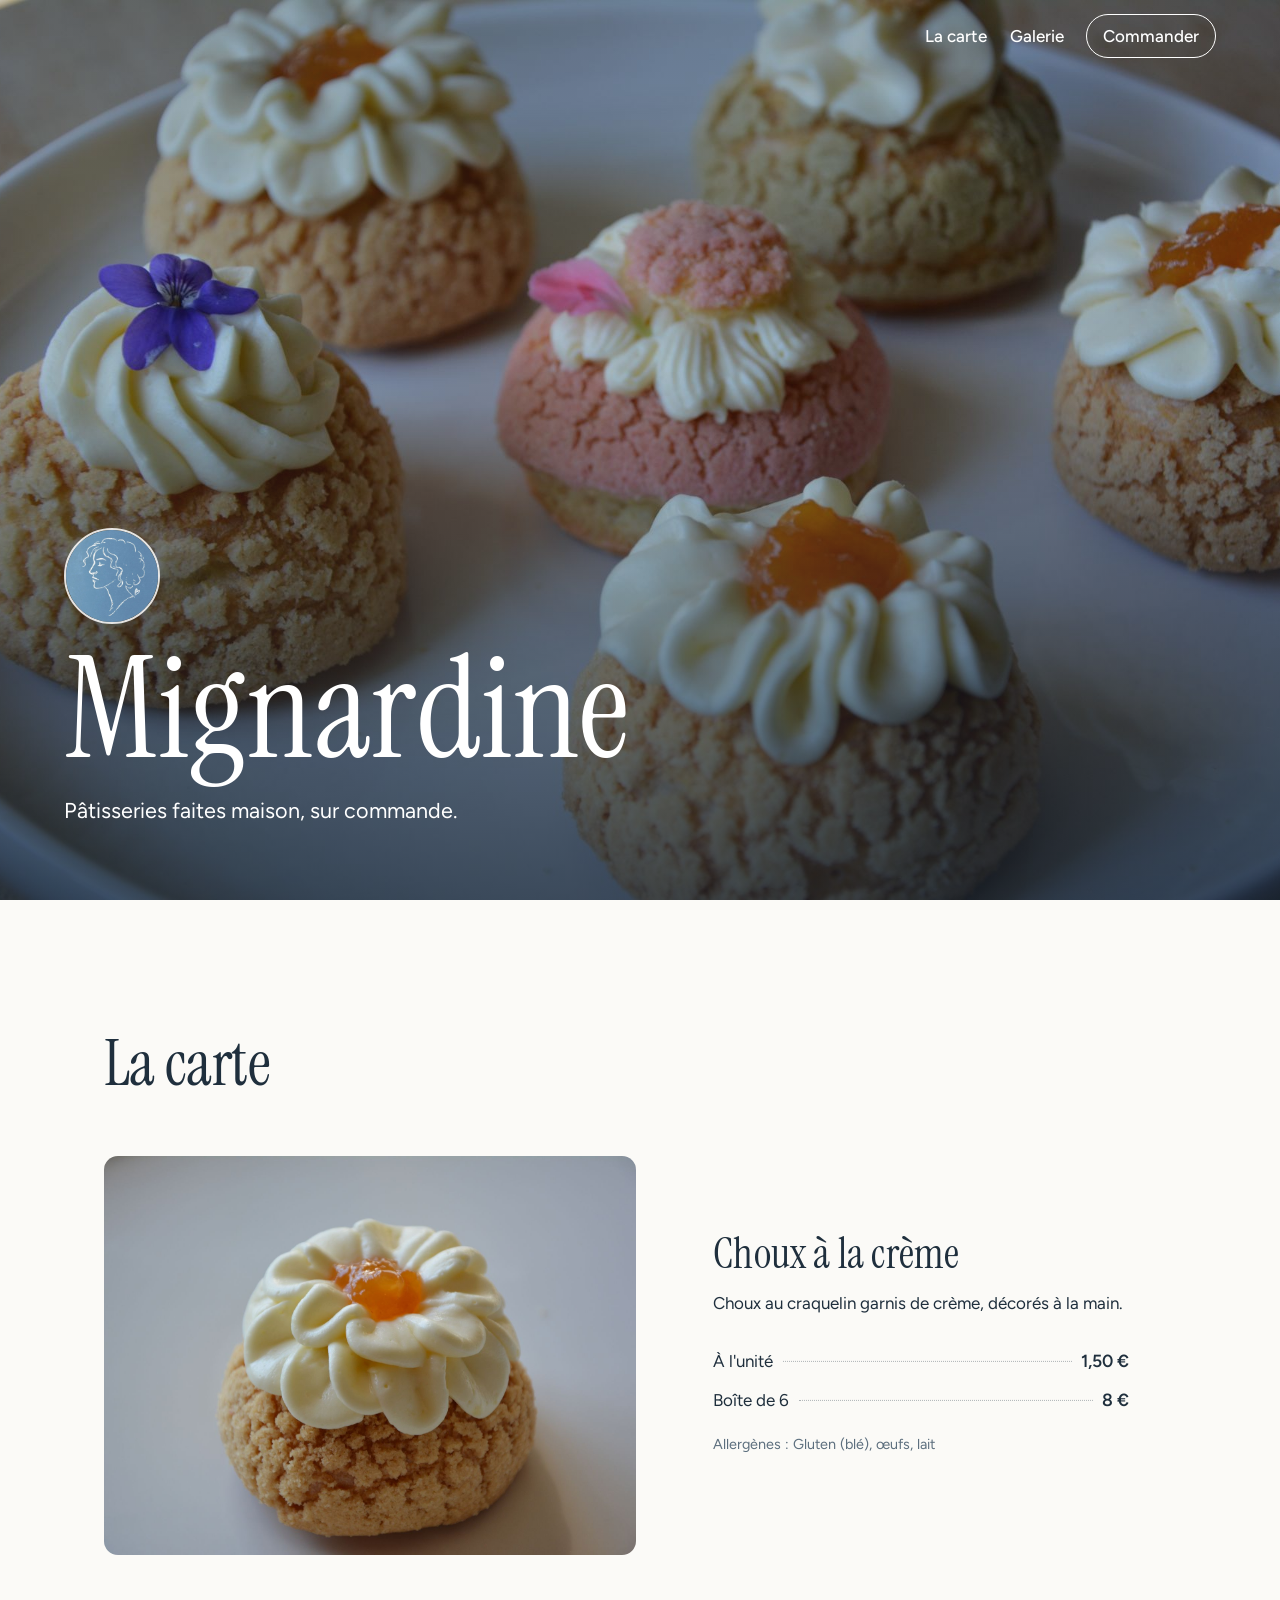
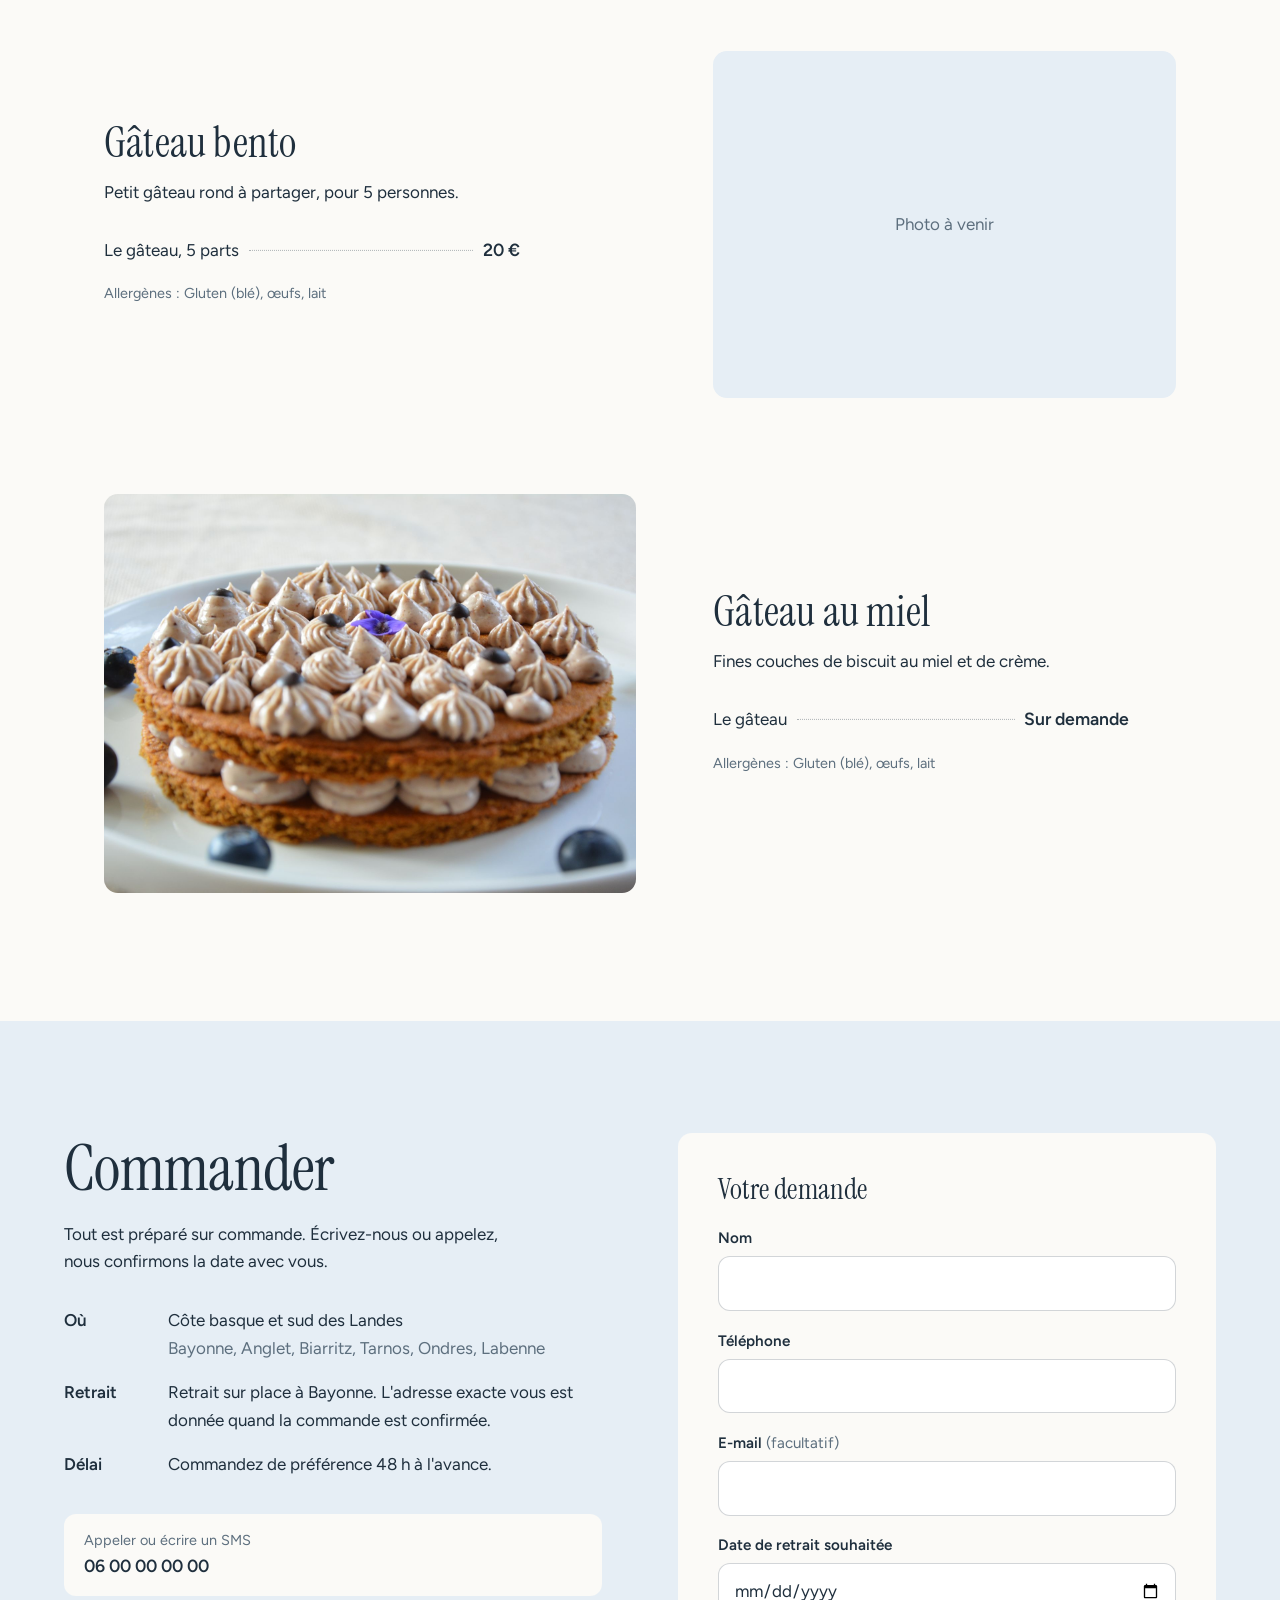
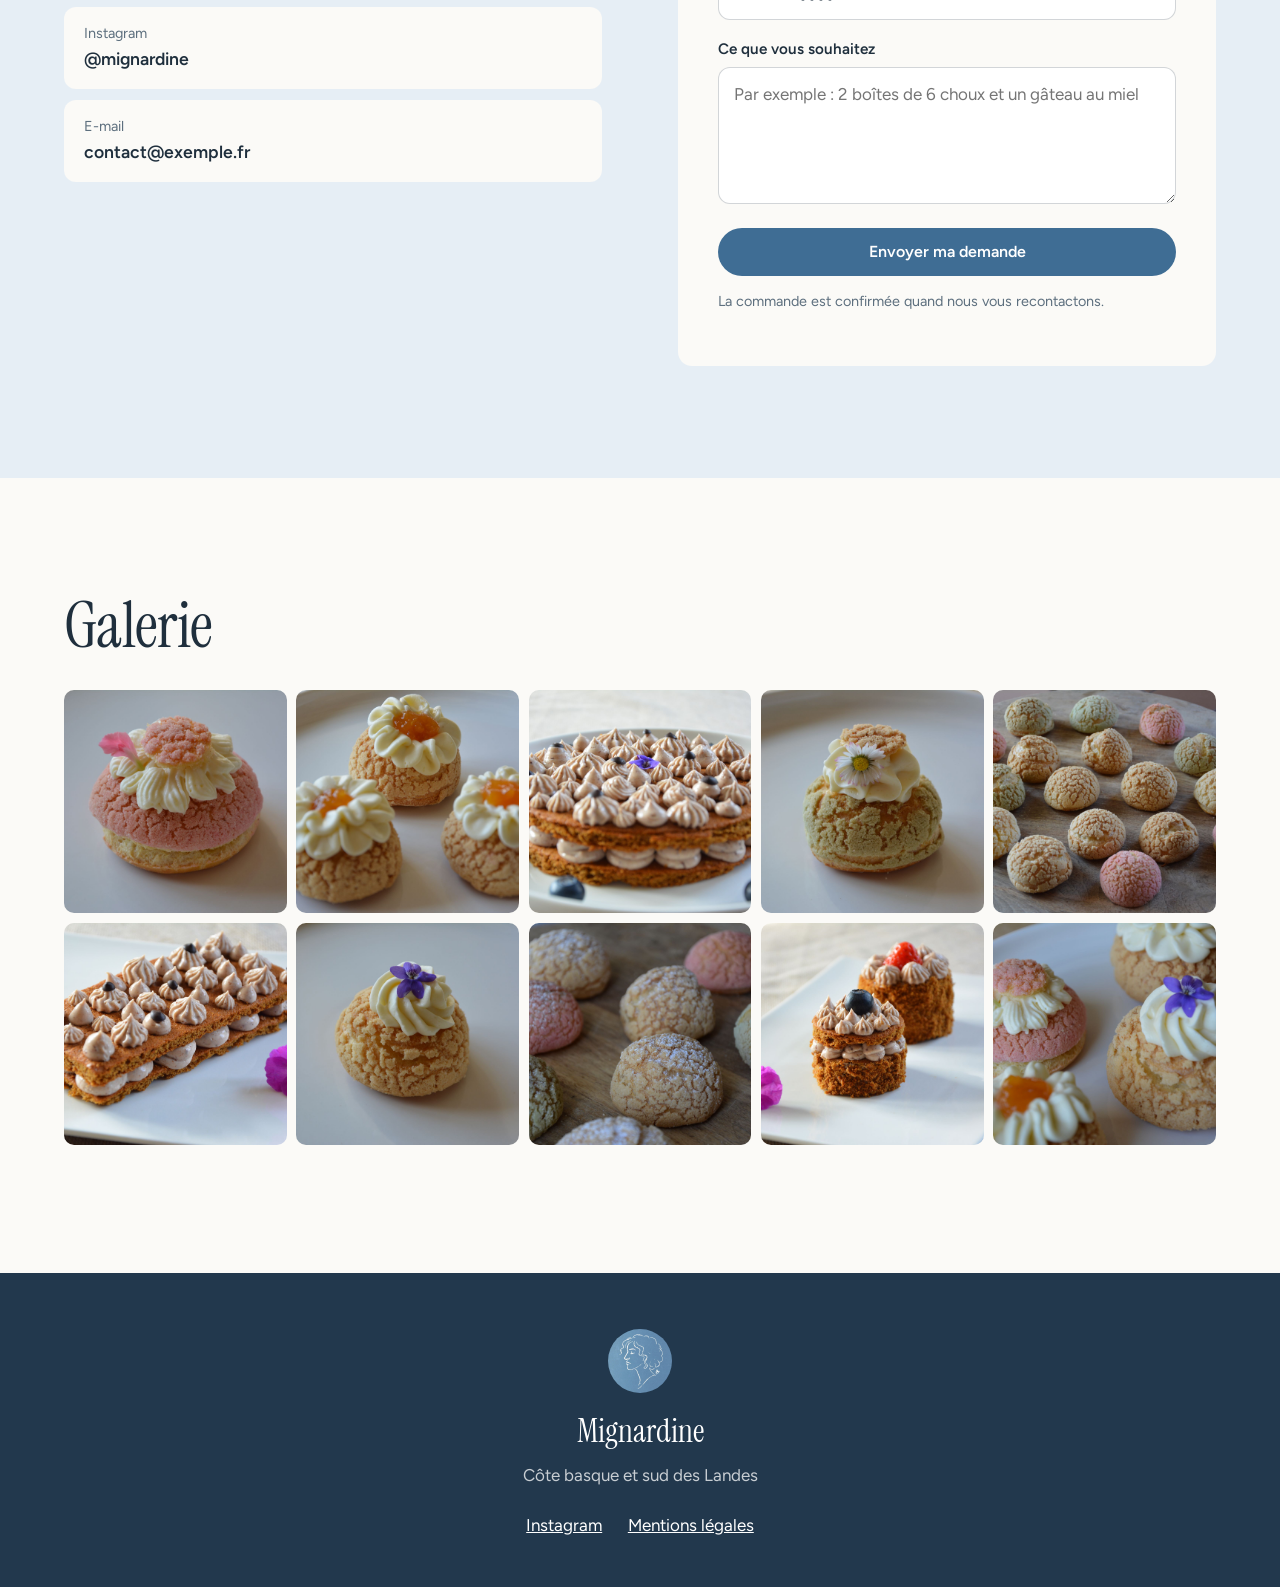
==== index.html @ b16a59c3 "Première version du site Mignardine Site vitrine statique : carte, commande, galerie, mentions légal" ====
<!DOCTYPE html>
<html lang="fr">
<head>
  <meta charset="utf-8">
  <meta name="viewport" content="width=device-width, initial-scale=1">
  <title>Mignardine, choux à la crème et gâteaux faits maison à Bayonne</title>
  <meta name="description" content="Choux à la crème et gâteaux faits maison sur commande, à Bayonne, Anglet, Biarritz et dans le sud des Landes. Retrait sur place.">
  <meta property="og:title" content="Mignardine">
  <meta property="og:description" content="Choux à la crème et gâteaux faits maison, sur commande, autour de Bayonne.">
  <meta property="og:image" content="assets/img/garniture.jpg">
  <meta name="theme-color" content="#fbfaf7">
  <link rel="icon" href="assets/img/favicon.png" type="image/png">
  <link rel="preconnect" href="https://fonts.googleapis.com">
  <link rel="preconnect" href="https://fonts.gstatic.com" crossorigin>
  <link href="https://fonts.googleapis.com/css2?family=Figtree:wght@400;500;600&family=Instrument+Serif&display=swap" rel="stylesheet">
  <link rel="stylesheet" href="assets/css/style.css">
</head>
<body>

<a class="saut" href="#carte">Aller à la carte</a>

<header class="entete" id="entete">
  <a class="entete-marque" href="#"><img src="assets/img/logo.jpg" alt="" width="36" height="36"><span data-texte="marque">Mignardine</span></a>
  <nav class="entete-nav" aria-label="Navigation principale">
    <a href="#carte">La carte</a>
    <a href="#galerie">Galerie</a>
    <a href="#commander" class="entete-commander">Commander</a>
  </nav>
</header>

<main>
  <!-- Ouverture : la vidéo du four viendra ici (elle avancera avec le défilement) -->
  <section class="ouverture" id="ouverture">
    <img class="ouverture-image" src="assets/img/garniture.jpg" alt="Choux à la crème décorés, sur une assiette blanche">
    <div class="ouverture-texte">
      <img class="ouverture-logo" src="assets/img/logo.jpg" alt="" width="88" height="88">
      <h1 data-texte="marque">Mignardine</h1>
      <p data-texte="accroche"></p>
    </div>
  </section>

  <section class="carte" id="carte">
    <h2 class="section-titre">La carte</h2>
    <div class="carte-liste" id="carte-liste"></div>
  </section>

  <section class="commander" id="commander">
    <div class="commander-infos">
      <h2 class="section-titre">Commander</h2>
      <p class="commander-intro">Tout est préparé sur commande. Écrivez-nous ou appelez, nous confirmons la date avec vous.</p>
      <dl class="infos">
        <div><dt>Où</dt><dd><span data-texte="zone.resume"></span><br><span class="infos-villes" id="villes"></span></dd></div>
        <div><dt>Retrait</dt><dd data-texte="retrait"></dd></div>
        <div><dt>Délai</dt><dd data-texte="delai"></dd></div>
      </dl>
      <div class="contacts" id="contacts"></div>
    </div>

    <form class="formulaire" id="formulaire" novalidate>
      <h3>Votre demande</h3>
      <div class="champ">
        <label for="f-nom">Nom</label>
        <input id="f-nom" name="nom" type="text" autocomplete="name" required>
      </div>
      <div class="champ">
        <label for="f-tel">Téléphone</label>
        <input id="f-tel" name="telephone" type="tel" autocomplete="tel" required>
      </div>
      <div class="champ">
        <label for="f-mail">E-mail <span class="facultatif">(facultatif)</span></label>
        <input id="f-mail" name="email" type="email" autocomplete="email">
      </div>
      <div class="champ">
        <label for="f-date">Date de retrait souhaitée</label>
        <input id="f-date" name="date_retrait" type="date" required>
      </div>
      <div class="champ">
        <label for="f-commande">Ce que vous souhaitez</label>
        <textarea id="f-commande" name="commande" rows="4" required placeholder="Par exemple : 2 boîtes de 6 choux et un gâteau au miel"></textarea>
      </div>
      <input type="text" name="_honey" class="pot-de-miel" tabindex="-1" autocomplete="off" aria-hidden="true">
      <button class="bouton" type="submit" id="f-envoyer">Envoyer ma demande</button>
      <p class="formulaire-note">La commande est confirmée quand nous vous recontactons.</p>
      <p class="formulaire-retour" id="f-retour" role="status"></p>
    </form>
  </section>
  <section class="galerie" id="galerie">
    <h2 class="section-titre">Galerie</h2>
    <div class="galerie-grille" id="galerie-grille"></div>
  </section>
</main>

<footer class="pied">
  <img class="pied-logo" src="assets/img/logo.jpg" alt="" width="64" height="64">
  <p class="pied-marque" data-texte="marque">Mignardine</p>
  <p class="pied-zone" data-texte="zone.resume"></p>
  <p class="pied-liens"><a id="pied-instagram" href="#">Instagram</a><a href="mentions-legales.html">Mentions légales</a></p>
</footer>

<script src="contenu.js"></script>
<script src="assets/js/main.js"></script>
</body>
</html>
---- assets/css/style.css ----
/* ---------- Couleurs et polices ----------
   Les couleurs viennent des choux : craquelin abricot, rose, pistache,
   la violette du décor et le chocolat du gâteau. */
:root {
  /* Couleurs tirées du logo : bleu craie et blanc */
  --four: #22384d;
  --chocolat: #1f2f3d;
  --chocolat-doux: #5d6f7e;
  --blanc: #fbfaf7;
  --abricot: #e6eef5;
  --rose: #e6eef5;
  --pistache: #e6eef5;
  --violette: #3f6d94;
  --violette-fonce: #2f5676;
  --erreur: #b3261e;
  --ok: #2f6b3a;
  --titre: "Instrument Serif", Georgia, serif;
  --texte: "Figtree", system-ui, sans-serif;
  --marge: clamp(1.25rem, 5vw, 4rem);
}

*, *::before, *::after { box-sizing: border-box; }
html { scroll-behavior: smooth; -webkit-text-size-adjust: 100%; }
body {
  margin: 0;
  background: var(--blanc);
  color: var(--chocolat);
  font-family: var(--texte);
  font-size: 1.0625rem;
  line-height: 1.6;
}
img { max-width: 100%; display: block; }
section { scroll-margin-top: 70px; }
main { overflow-x: clip; }
a { color: inherit; }
:focus-visible { outline: 3px solid var(--violette); outline-offset: 3px; border-radius: 4px; }
h1, h2, h3 { font-family: var(--titre); font-weight: 400; line-height: 1.12; margin: 0; letter-spacing: 0.005em; }

.saut { position: absolute; left: -999px; top: 0; background: var(--blanc); padding: .5rem 1rem; z-index: 50; }
.saut:focus { left: 1rem; top: 1rem; }

/* ---------- Boutons ---------- */
.bouton {
  display: inline-block;
  font: 600 1rem/1 var(--texte);
  color: #fff;
  background: var(--violette);
  border: 0;
  border-radius: 999px;
  padding: 1rem 1.6rem;
  text-decoration: none;
  cursor: pointer;
  transition: background-color .2s;
}
.bouton:hover { background: var(--violette-fonce); }
.bouton:disabled { opacity: .6; cursor: wait; }

/* ---------- En-tête ---------- */
.entete {
  position: fixed; inset: 0 0 auto 0; z-index: 20;
  display: flex; align-items: center; justify-content: space-between;
  padding: .9rem var(--marge);
  color: #fff;
  transition: background-color .3s, color .3s, box-shadow .3s;
}
.entete-marque { font-family: var(--titre); font-size: 1.35rem; text-decoration: none; opacity: 0; transition: opacity .3s; }
.entete-nav { display: flex; gap: 1.4rem; align-items: center; }
.entete-nav a { text-decoration: none; font-weight: 500; }
.entete-commander { border: 1.5px solid currentColor; border-radius: 999px; padding: .45rem 1rem; }
.entete-claire { background: rgba(255,253,252,.94); color: var(--chocolat); box-shadow: 0 1px 0 rgba(31,47,61,.08); backdrop-filter: blur(8px); -webkit-backdrop-filter: blur(8px); }
.entete-claire .entete-marque { opacity: 1; }
.entete-claire .entete-commander { background: var(--violette); border-color: var(--violette); color: #fff; }
@media (max-width: 520px) { .entete-nav a:not(.entete-commander) { display: none; } }

/* ---------- Ouverture ---------- */
.ouverture { position: relative; height: 100vh; height: 100svh; min-height: 480px; overflow: hidden; background: var(--four); }
.ouverture-image { width: 100%; height: 100%; object-fit: cover; }
.ouverture::after { content: ""; position: absolute; inset: 0; background: linear-gradient(rgba(20,34,48,.25), rgba(20,34,48,.1) 40%, rgba(20,34,48,.65)); }
.ouverture-texte { position: absolute; left: var(--marge); right: var(--marge); bottom: clamp(2rem, 8vh, 5rem); z-index: 1; color: #fff; }
.ouverture-texte h1 { font-size: clamp(3.2rem, 11vw, 9rem); line-height: 1; }
.ouverture-texte p { margin: .8rem 0 0; font-size: clamp(1.05rem, 2vw, 1.35rem); }

/* ---------- Titres de section ---------- */
.section-titre { font-size: clamp(2.2rem, 5.5vw, 4rem); }

/* ---------- La carte ---------- */
.carte { padding: clamp(4rem, 10vw, 8rem) var(--marge); max-width: 1200px; margin: 0 auto; }
.carte-liste { display: grid; gap: clamp(3.5rem, 8vw, 6rem); margin-top: clamp(2rem, 5vw, 3.5rem); }
.produit { display: grid; gap: 1.8rem; align-items: center; }
.produit-photo { margin: 0; position: relative; }
.produit-photo::before {
  content: ""; position: absolute; inset: 1.2rem -1.2rem -1.2rem 1.2rem; border-radius: 14px; z-index: -1;
}
.produit-abricot .produit-photo::before { background: var(--abricot); }
.produit-rose .produit-photo::before { background: var(--rose); }
.produit-pistache .produit-photo::before { background: var(--pistache); }
.produit-photo img { border-radius: 14px; aspect-ratio: 4 / 3; object-fit: cover; width: 100%; }
.produit { position: relative; z-index: 0; }
.produit h3 { font-size: clamp(1.8rem, 3.6vw, 2.6rem); }
.produit-texte > p { max-width: 42ch; margin: .8rem 0 1.5rem; }
.prix { margin: 0; max-width: 26rem; }
.prix-ligne { display: flex; align-items: baseline; gap: .6rem; padding: .35rem 0; }
.prix-ligne dt { order: 1; }
.prix-ligne::after { content: ""; order: 2; flex: 1; border-bottom: 1.5px dotted rgba(31,47,61,.35); transform: translateY(-.3em); }
.prix-ligne dd { order: 3; margin: 0; font-family: var(--titre); font-size: 1.25rem; white-space: nowrap; }
.allergenes { font-size: .9rem; color: var(--chocolat-doux); margin: 1.2rem 0 0; }
@media (min-width: 820px) {
  .produit { grid-template-columns: 1.15fr 1fr; gap: clamp(3rem, 6vw, 5rem); }
  .produit:nth-child(even) .produit-photo { order: 2; }
  .produit:nth-child(even) .produit-photo::before { inset: 1.2rem 1.2rem -1.2rem -1.2rem; }
}

/* ---------- Galerie ----------
   Téléphone : une rangée qu'on fait glisser au doigt.
   Tablette et ordinateur : toutes les photos visibles d'un coup. */
.galerie { padding: clamp(4rem, 10vw, 7rem) 0; }
.galerie .section-titre { padding: 0 var(--marge); max-width: 1400px; margin: 0 auto; }
.galerie-grille {
  display: flex; gap: .75rem; overflow-x: auto; scroll-snap-type: x mandatory;
  padding: 1.8rem var(--marge) 1rem; scrollbar-width: none;
}
.galerie-grille::-webkit-scrollbar { display: none; }
.galerie-grille figure { margin: 0; flex: 0 0 78%; scroll-snap-align: center; }
.galerie-grille img { width: 100%; aspect-ratio: 4 / 3; object-fit: cover; border-radius: 14px; }
@media (min-width: 700px) {
  .galerie-grille {
    display: grid; grid-template-columns: repeat(5, 1fr); gap: .6rem; overflow: visible;
    max-width: 1400px; margin: 0 auto;
  }
  .galerie-grille figure { flex: none; }
  .galerie-grille img { aspect-ratio: 1; border-radius: 10px; }
}

/* ---------- Commander ---------- */
.commander {
  background: var(--pistache);
  padding: clamp(4rem, 10vw, 7rem) var(--marge);
  display: grid; gap: clamp(2.5rem, 6vw, 5rem);
}
.commander > * { max-width: 560px; }
.commander-intro { max-width: 40ch; margin: 1rem 0 2rem; }
.infos { margin: 0 0 2.2rem; display: grid; gap: 1.1rem; }
.infos div { display: grid; grid-template-columns: 5.5rem 1fr; gap: 1rem; }
.infos dt { font-weight: 600; }
.infos dd { margin: 0; }
.infos-villes { color: var(--chocolat-doux); }
.contacts { display: grid; gap: .7rem; }
.contact {
  display: flex; flex-direction: column; text-decoration: none;
  background: var(--blanc); border-radius: 12px; padding: .9rem 1.2rem;
  border: 1.5px solid transparent; transition: border-color .2s;
}
.contact:hover { border-color: var(--violette); }
.contact-type { font-size: .9rem; color: var(--chocolat-doux); }
.contact-valeur { font-family: var(--titre); font-size: 1.3rem; word-break: break-word; }

.formulaire { background: var(--blanc); border-radius: 14px; padding: clamp(1.5rem, 4vw, 2.5rem); align-self: start; }
.formulaire h3 { font-size: 1.8rem; margin-bottom: 1.3rem; }
.champ { display: grid; gap: .35rem; margin-bottom: 1.1rem; }
.champ label { font-weight: 600; font-size: .95rem; }
.facultatif { font-weight: 400; color: var(--chocolat-doux); }
.champ input, .champ textarea {
  font: inherit; color: inherit; width: 100%;
  padding: .8rem .9rem; border-radius: 12px;
  border: 1.5px solid rgba(31,47,61,.2); background: #fff;
}
.champ input:focus, .champ textarea:focus { outline: none; border-color: var(--violette); box-shadow: 0 0 0 3px rgba(63,109,148,.2); }
.champ-erreur input, .champ-erreur textarea { border-color: var(--erreur); }
.champ textarea { resize: vertical; min-height: 7rem; }
.pot-de-miel { position: absolute; left: -9999px; }
.formulaire .bouton { width: 100%; margin-top: .4rem; }
.formulaire-note { font-size: .9rem; color: var(--chocolat-doux); margin: .9rem 0 0; }
.formulaire-retour { margin: .8rem 0 0; font-weight: 600; }
.formulaire-retour.ok { color: var(--ok); }
.formulaire-retour.erreur { color: var(--erreur); }
@media (min-width: 900px) {
  .commander { grid-template-columns: 1fr 1fr; justify-content: center; }
  .commander > * { justify-self: center; width: 100%; }
}

/* ---------- Pied de page ---------- */
.pied { background: var(--four); color: #fff; text-align: center; padding: 3.5rem var(--marge) 3rem; }
.pied-marque { font-family: var(--titre); font-size: 2rem; margin: 0; }
.pied-zone { margin: .3rem 0 1.4rem; opacity: .75; }
.pied-liens { display: flex; gap: 1.6rem; justify-content: center; margin: 0; }

/* ---------- Page mentions légales ---------- */
.page-simple { max-width: 720px; margin: 0 auto; padding: 7rem var(--marge) 5rem; }
.page-simple h1 { font-size: clamp(2.2rem, 5vw, 3.2rem); margin-bottom: 2rem; }
.page-simple h2 { font-size: 1.5rem; margin: 2.2rem 0 .6rem; }

@media (prefers-reduced-motion: reduce) {
  html { scroll-behavior: auto; }
}

.photo-a-venir { aspect-ratio: 4 / 3; border-radius: 14px; background: var(--rose); display: grid; place-items: center; color: var(--chocolat-doux); }

/* ---------- Logo ---------- */
.entete-marque { display: inline-flex; align-items: center; gap: .6rem; }
.entete-marque img, .ouverture-logo, .pied-logo { border-radius: 50%; }
.ouverture-logo { width: clamp(64px, 9vw, 96px); height: auto; margin-bottom: 1rem; border: 2px solid rgba(255,255,255,.85); }
.pied-logo { margin: 0 auto .8rem; }
.produit-photo::before { display: none; }
.contact-valeur, .prix-ligne dd { font-family: var(--texte); font-weight: 600; font-size: 1.1rem; }
.section-titre { letter-spacing: -.01em; }
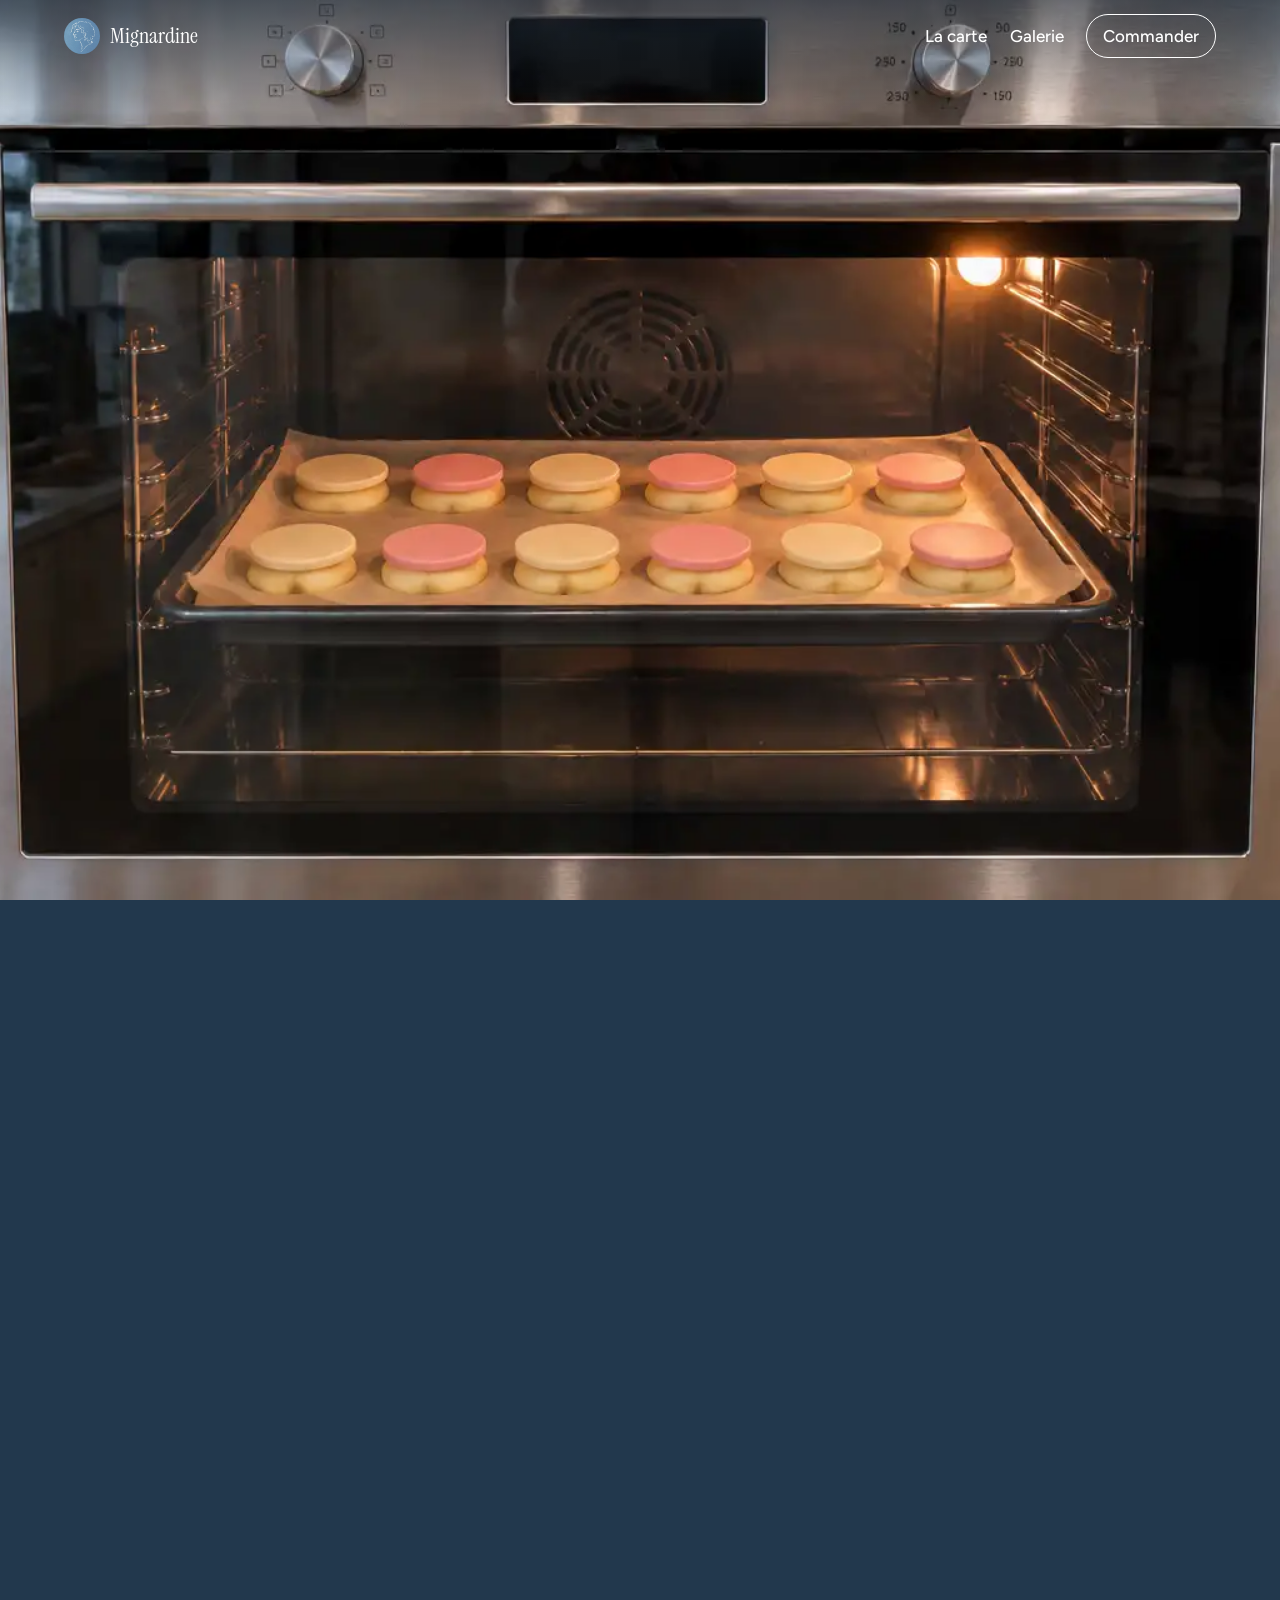
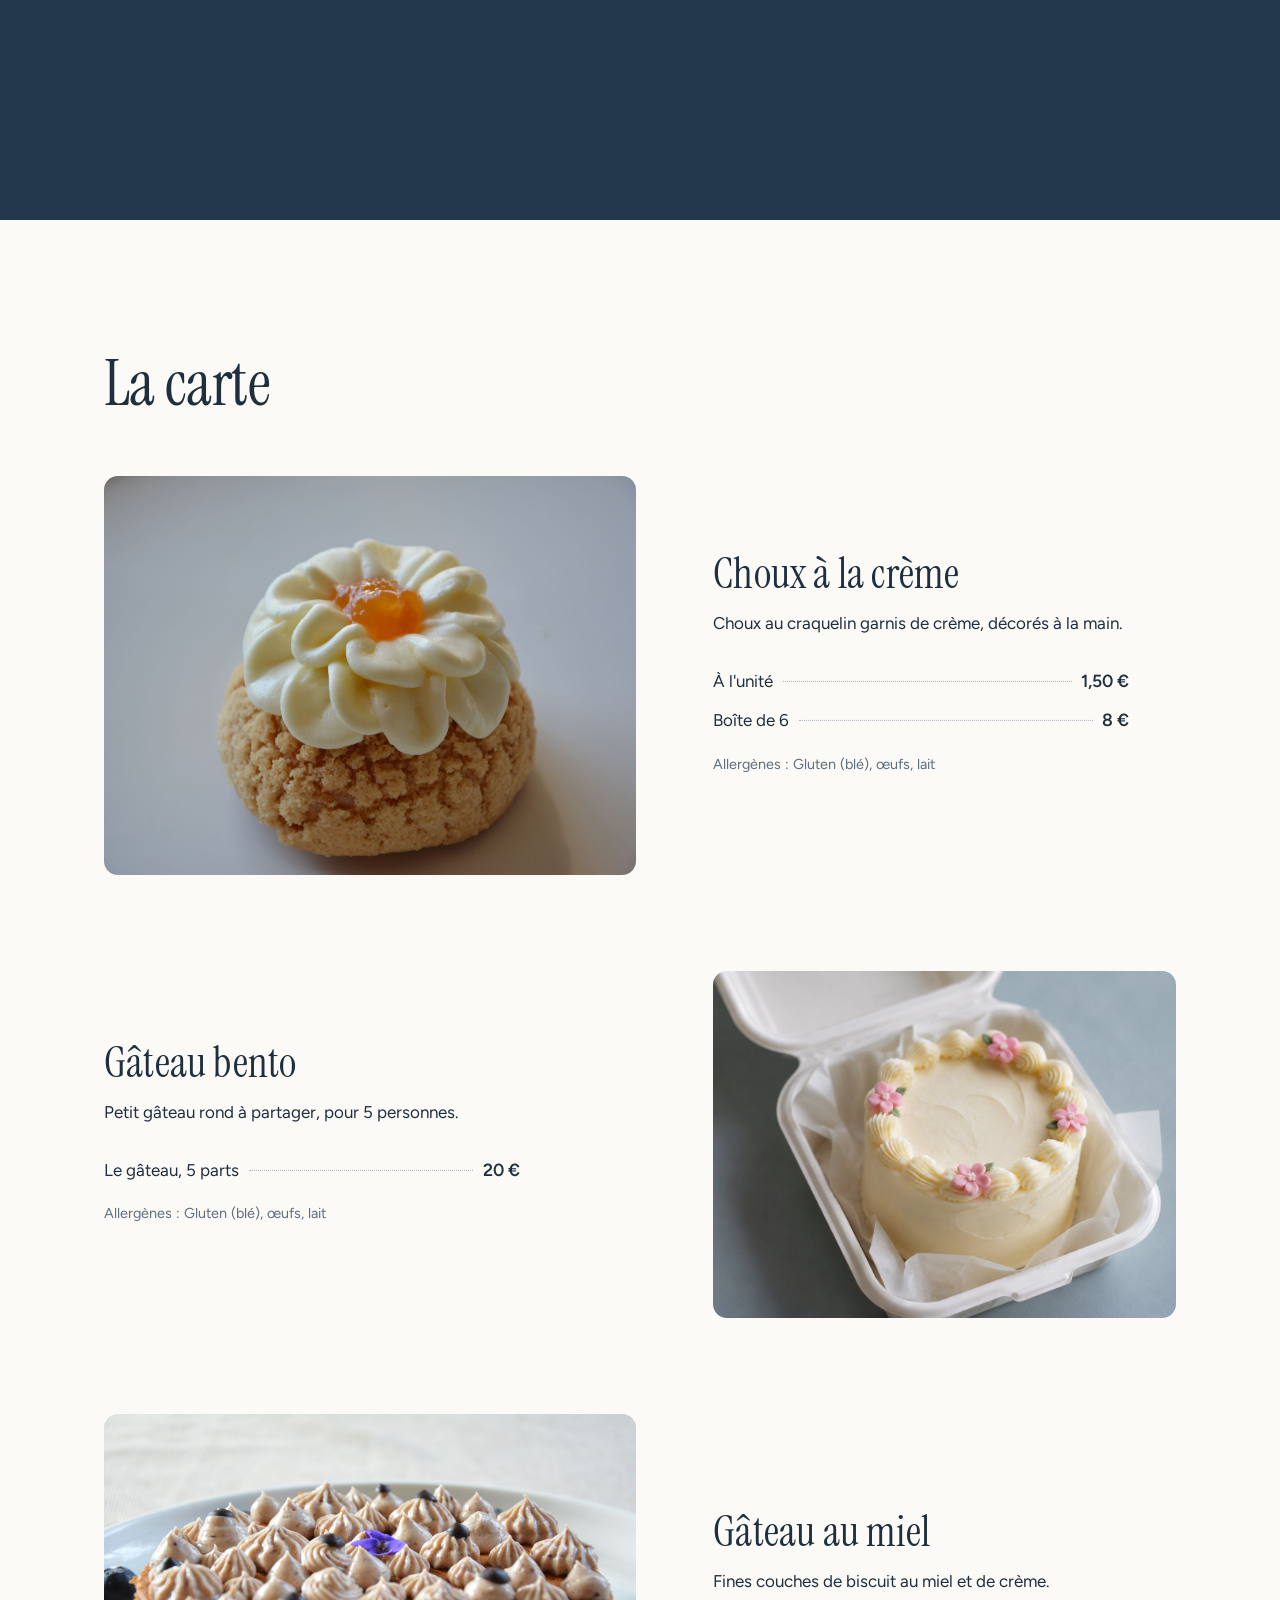
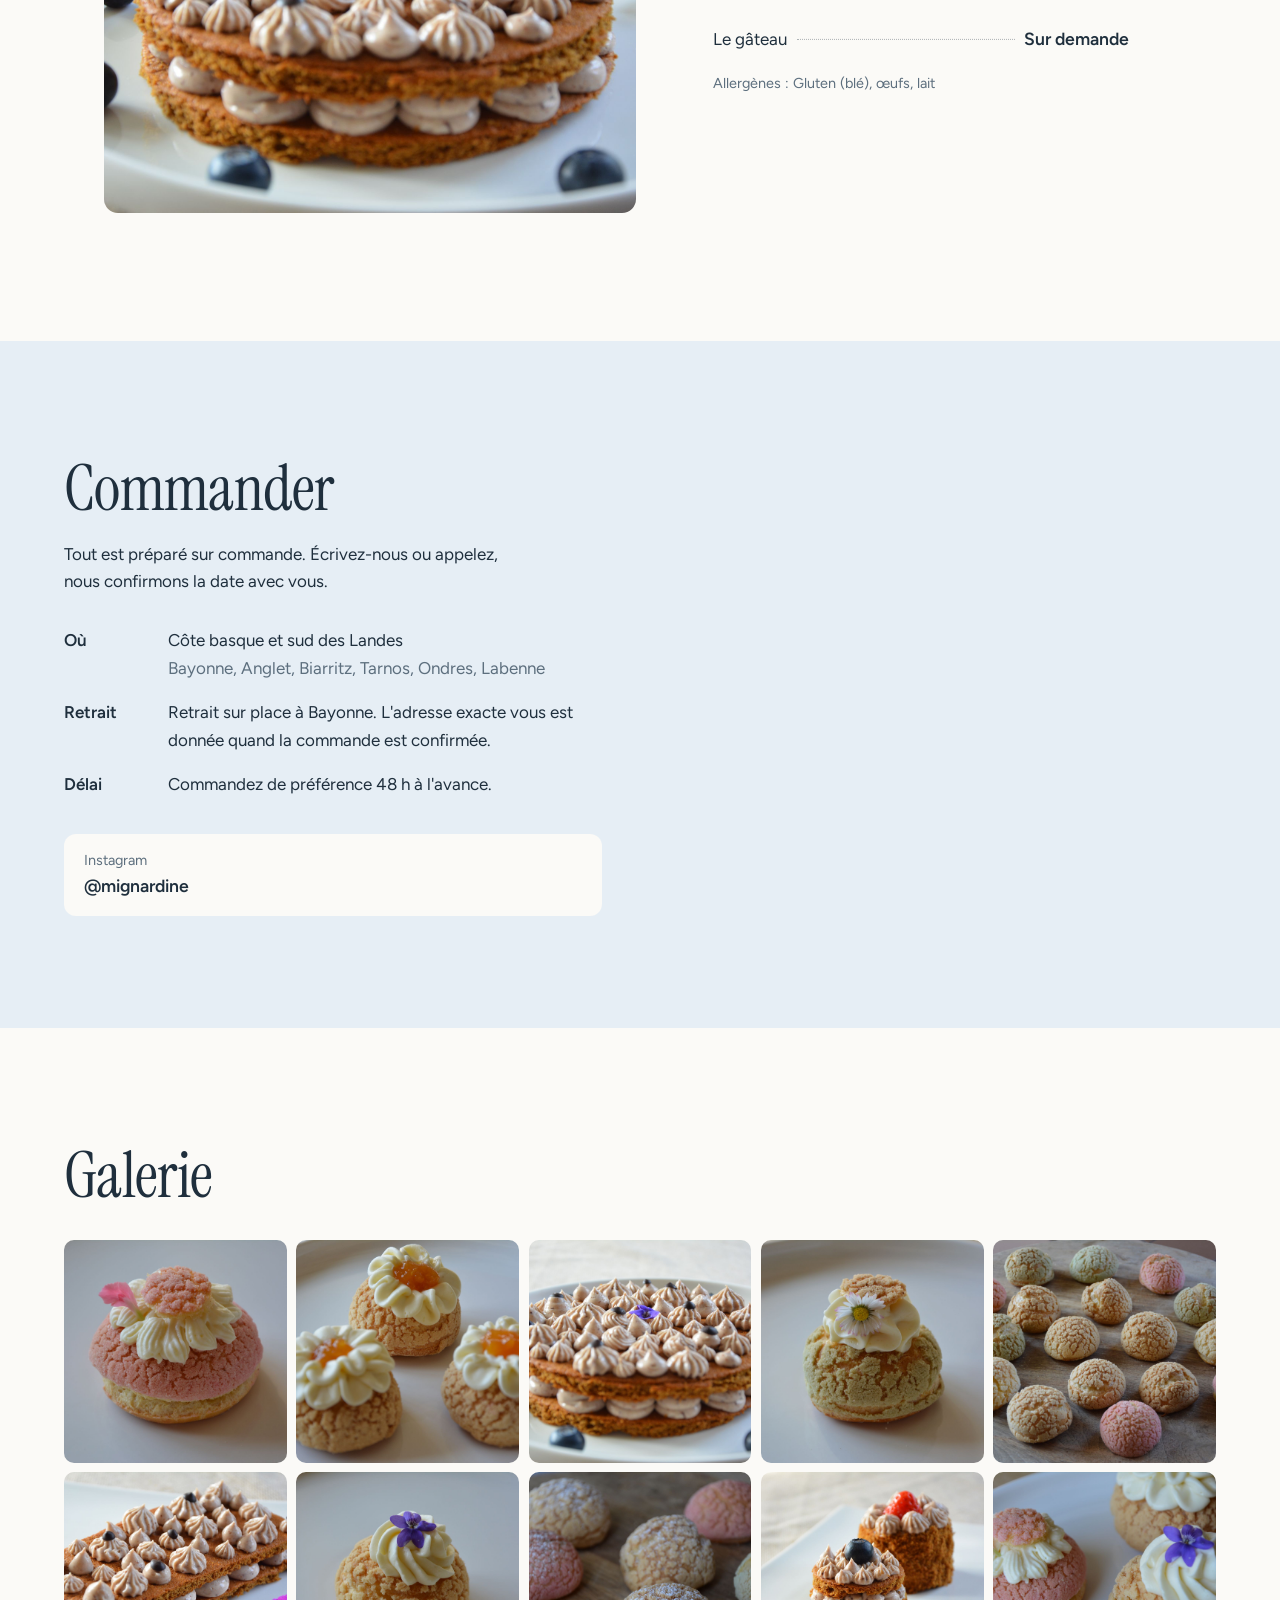
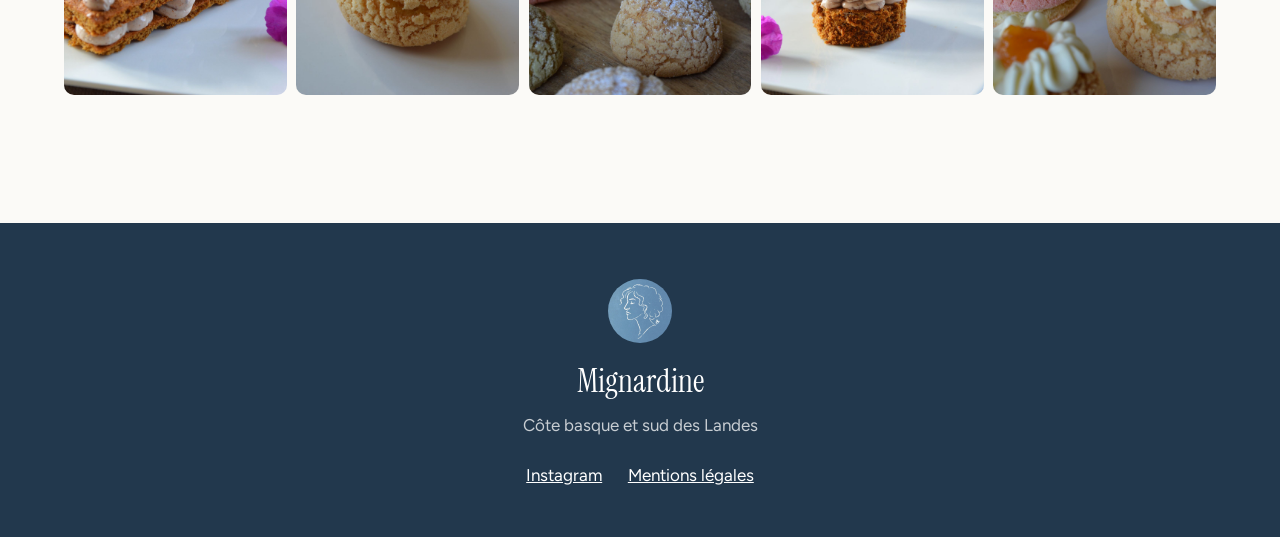
==== commit d12b973c: "Vidéo du four pilotée par le défilement, photo du bento Co-Authored-By: Claude Fable 5.2 <noreply@an" ====
--- a/index.html
+++ b/index.html
@@ -13,6 +13,8 @@
   <link rel="preconnect" href="https://fonts.googleapis.com">
   <link rel="preconnect" href="https://fonts.gstatic.com" crossorigin>
   <link href="https://fonts.googleapis.com/css2?family=Figtree:wght@400;500;600&family=Instrument+Serif&display=swap" rel="stylesheet">
+  <link rel="preload" as="image" href="assets/four/d-000.webp" media="(min-width: 700px)">
+  <link rel="preload" as="image" href="assets/four/m-000.webp" media="(max-width: 699px)">
   <link rel="stylesheet" href="assets/css/style.css">
 </head>
 <body>
@@ -29,13 +31,15 @@
 </header>
 
 <main>
-  <!-- Ouverture : la vidéo du four viendra ici (elle avancera avec le défilement) -->
-  <section class="ouverture" id="ouverture">
-    <img class="ouverture-image" src="assets/img/garniture.jpg" alt="Choux à la crème décorés, sur une assiette blanche">
-    <div class="ouverture-texte">
-      <img class="ouverture-logo" src="assets/img/logo.jpg" alt="" width="88" height="88">
-      <h1 data-texte="marque">Mignardine</h1>
-      <p data-texte="accroche"></p>
+  <!-- Ouverture : la vidéo du four avance avec le défilement -->
+  <section class="ouverture" id="ouverture" aria-label="Des choux cuisent dans un four">
+    <div class="ouverture-colle">
+      <div class="ouverture-titre">
+        <img src="assets/img/logo.jpg" alt="" width="72" height="72">
+        <h1 data-texte="marque">Mignardine</h1>
+        <p data-texte="accroche"></p>
+      </div>
+      <canvas id="four-canvas" width="1280" height="720" aria-hidden="true"></canvas>
     </div>
   </section>
 
@@ -99,5 +103,6 @@
 
 <script src="contenu.js"></script>
 <script src="assets/js/main.js"></script>
+<script src="assets/js/four.js"></script>
 </body>
 </html>
--- a/assets/css/style.css
+++ b/assets/css/style.css
@@ -72,13 +72,29 @@
 .entete-claire .entete-commander { background: var(--violette); border-color: var(--violette); color: #fff; }
 @media (max-width: 520px) { .entete-nav a:not(.entete-commander) { display: none; } }
 
-/* ---------- Ouverture ---------- */
-.ouverture { position: relative; height: 100vh; height: 100svh; min-height: 480px; overflow: hidden; background: var(--four); }
-.ouverture-image { width: 100%; height: 100%; object-fit: cover; }
-.ouverture::after { content: ""; position: absolute; inset: 0; background: linear-gradient(rgba(20,34,48,.25), rgba(20,34,48,.1) 40%, rgba(20,34,48,.65)); }
-.ouverture-texte { position: absolute; left: var(--marge); right: var(--marge); bottom: clamp(2rem, 8vh, 5rem); z-index: 1; color: #fff; }
-.ouverture-texte h1 { font-size: clamp(3.2rem, 11vw, 9rem); line-height: 1; }
-.ouverture-texte p { margin: .8rem 0 0; font-size: clamp(1.05rem, 2vw, 1.35rem); }
+/* ---------- Ouverture : la vidéo du four ----------
+   La section est haute (il faut défiler pour faire cuire) ;
+   l'image reste collée à l'écran pendant ce temps. */
+.ouverture { position: relative; height: 380vh; background: var(--four); }
+.ouverture-colle { position: sticky; top: 0; height: 100vh; height: 100svh; overflow: hidden; }
+#four-canvas { display: block; background: #1a1512; }
+
+/* Téléphone : le nom en haut, la vidéo en bande au milieu */
+.ouverture-colle { display: flex; flex-direction: column; justify-content: center; gap: 1.6rem; padding-top: 3rem; }
+.ouverture-titre { text-align: center; color: #fff; padding: 0 var(--marge); }
+.ouverture-titre img { border-radius: 50%; margin: 0 auto .9rem; border: 2px solid rgba(255,255,255,.85); }
+.ouverture-titre h1 { font-size: clamp(3rem, 14vw, 4.2rem); line-height: 1; }
+.ouverture-titre p { margin: .6rem 0 0; opacity: .85; }
+#four-canvas { width: 100%; height: auto; }
+
+/* Écran large (ordinateur, tablette couchée) : la vidéo en plein écran, rien d'autre */
+@media (min-width: 700px) and (min-aspect-ratio: 6/5) {
+  .ouverture-colle { display: block; padding: 0; }
+  .ouverture-titre { position: absolute; width: 1px; height: 1px; overflow: hidden; clip-path: inset(50%); }
+  #four-canvas { position: absolute; inset: 0; width: 100%; height: 100%; object-fit: cover; }
+  .ouverture-colle::before { content: ""; position: absolute; inset: 0 0 auto 0; height: 110px; z-index: 1; background: linear-gradient(rgba(20,34,48,.6), rgba(20,34,48,0)); }
+  .entete:not(.entete-claire) .entete-marque { opacity: 1; }
+}
 
 /* ---------- Titres de section ---------- */
 .section-titre { font-size: clamp(2.2rem, 5.5vw, 4rem); }
@@ -203,3 +219,5 @@
 .produit-photo::before { display: none; }
 .contact-valeur, .prix-ligne dd { font-family: var(--texte); font-weight: 600; font-size: 1.1rem; }
 .section-titre { letter-spacing: -.01em; }
+
+.formulaire[hidden] { display: none; }
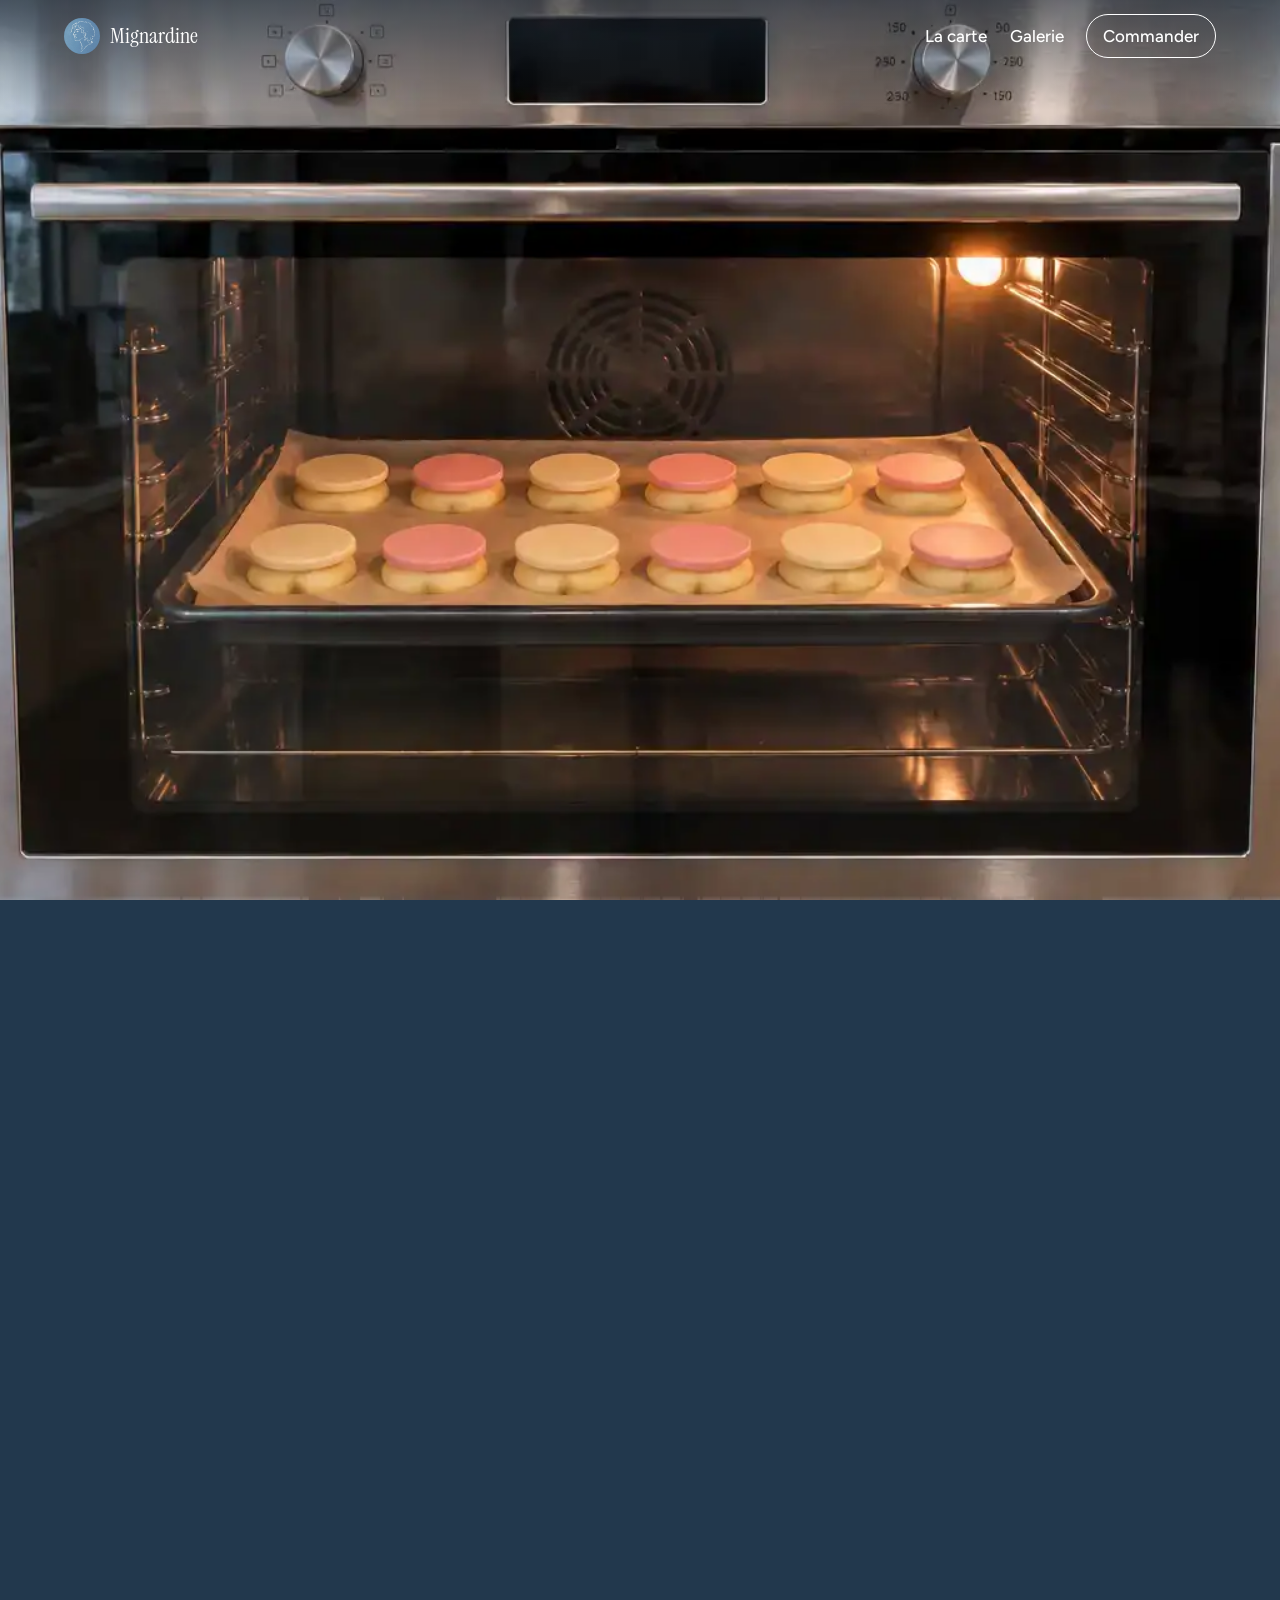
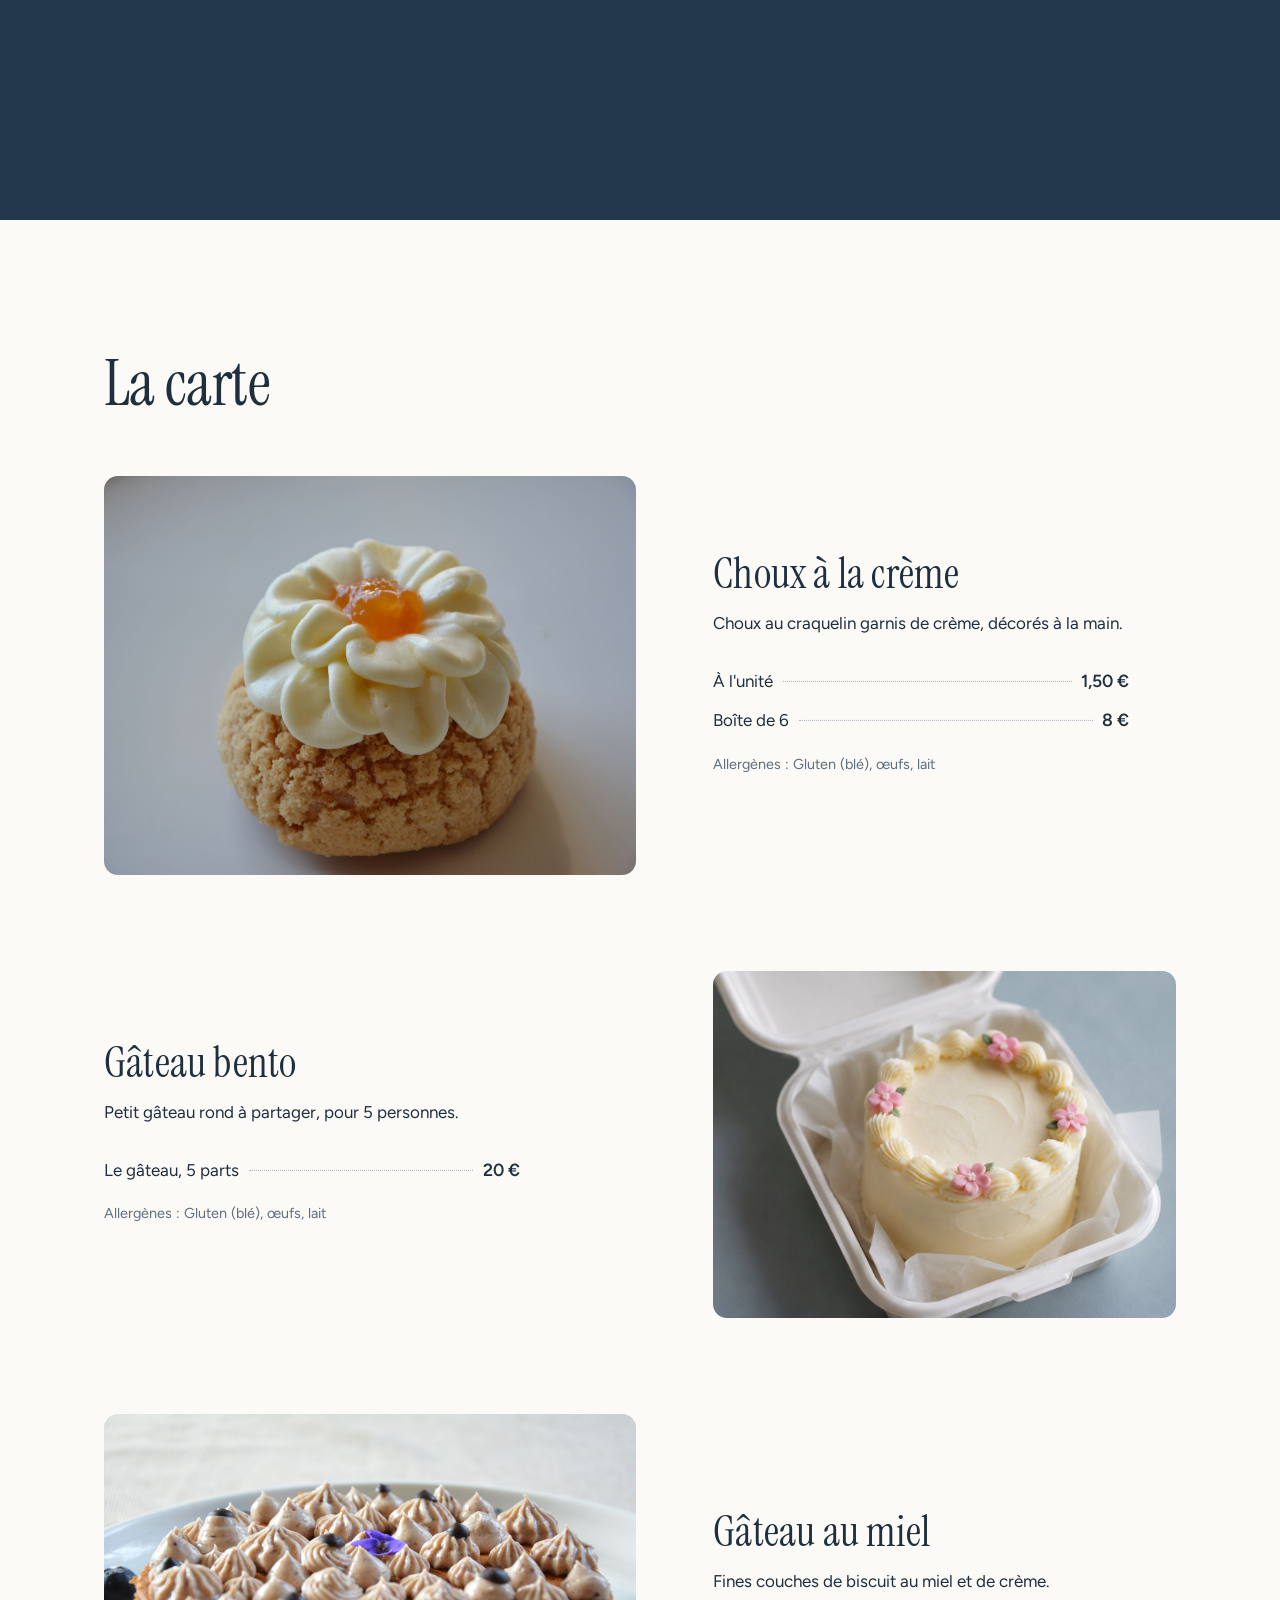
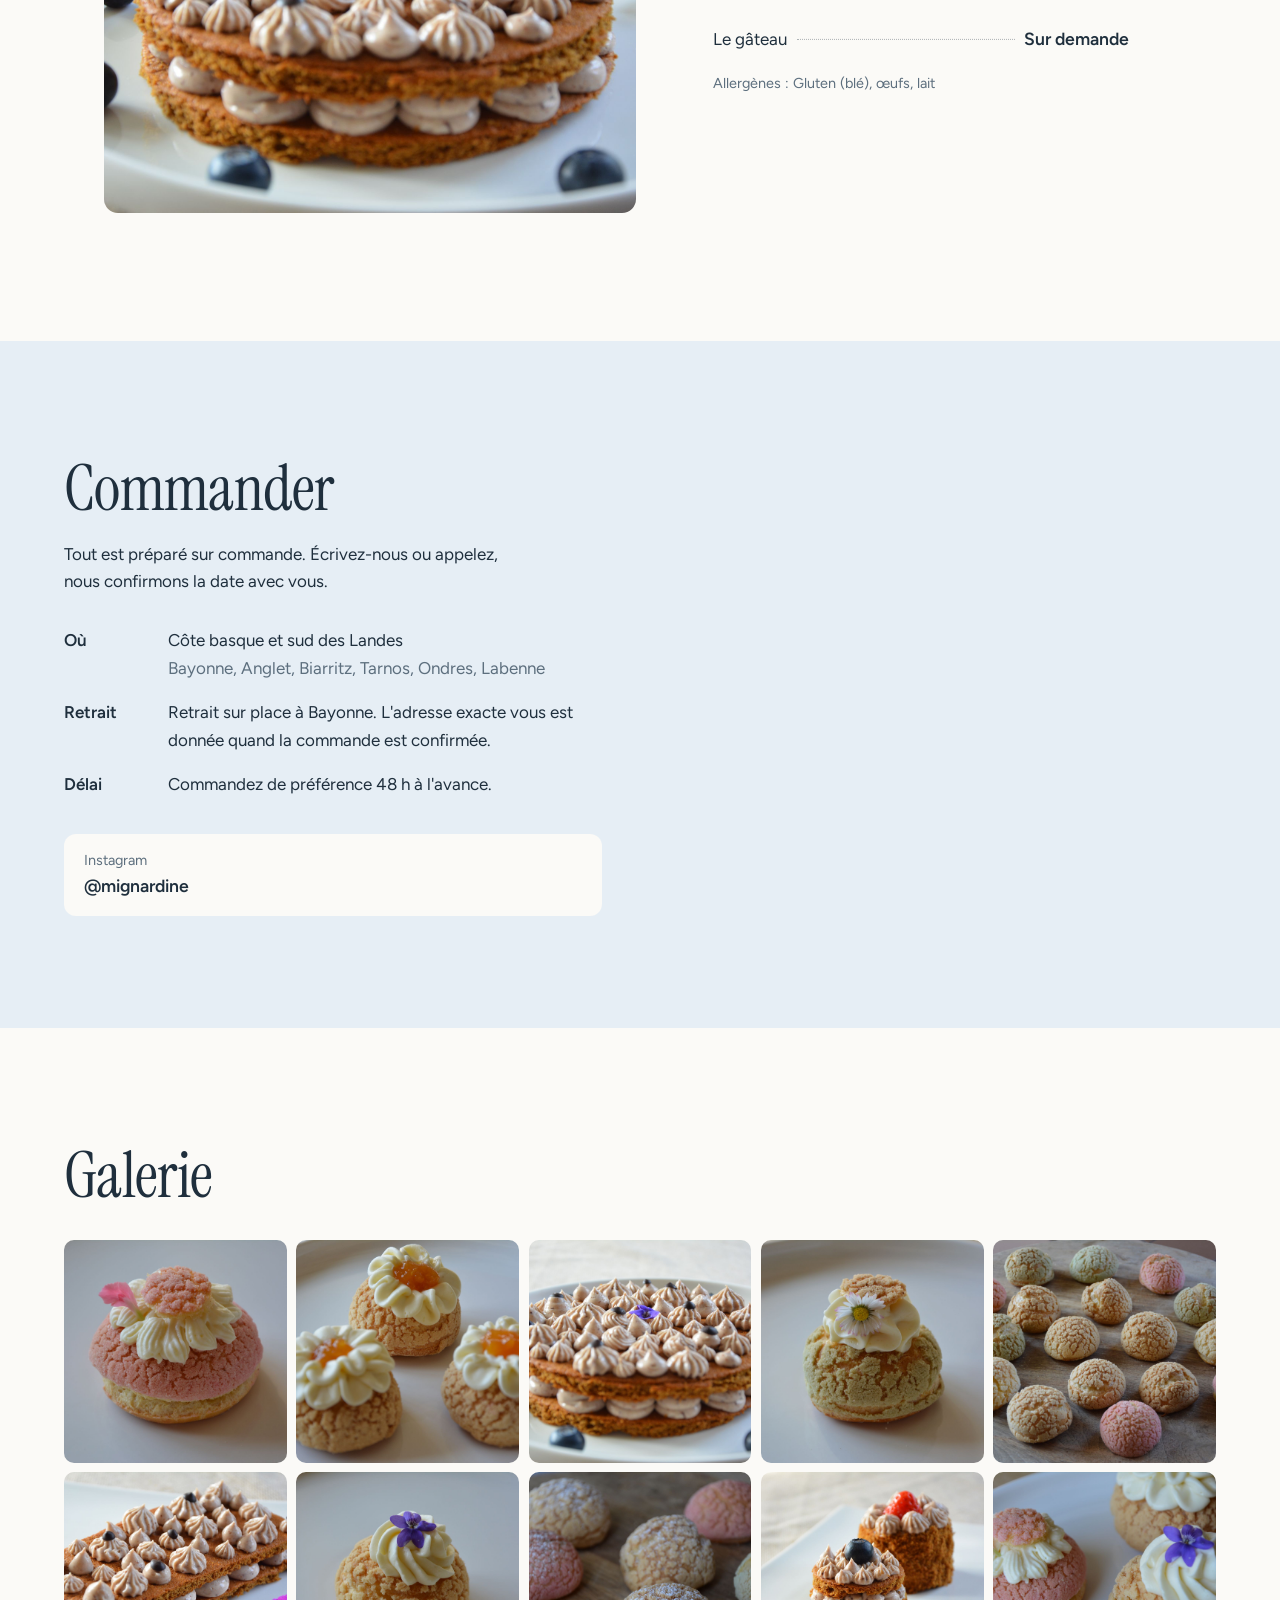
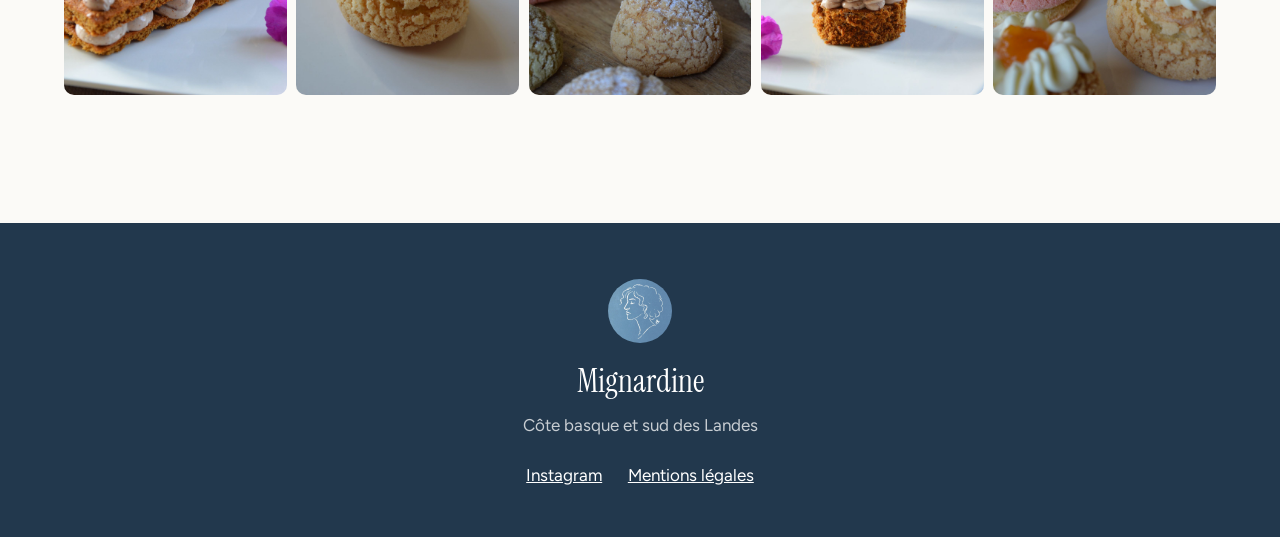
==== commit 4aac1f6b: "Vidéo du four en planches d'images (moins de fichiers à charger) Co-Authored-By: Claude Fable 5.2 <n" ====
--- a/index.html
+++ b/index.html
@@ -13,8 +13,8 @@
   <link rel="preconnect" href="https://fonts.googleapis.com">
   <link rel="preconnect" href="https://fonts.gstatic.com" crossorigin>
   <link href="https://fonts.googleapis.com/css2?family=Figtree:wght@400;500;600&family=Instrument+Serif&display=swap" rel="stylesheet">
-  <link rel="preload" as="image" href="assets/four/d-000.webp" media="(min-width: 700px)">
-  <link rel="preload" as="image" href="assets/four/m-000.webp" media="(max-width: 699px)">
+  <link rel="preload" as="image" href="assets/four/d-debut.webp" media="(min-width: 700px)">
+  <link rel="preload" as="image" href="assets/four/m-debut.webp" media="(max-width: 699px)">
   <link rel="stylesheet" href="assets/css/style.css">
 </head>
 <body>
